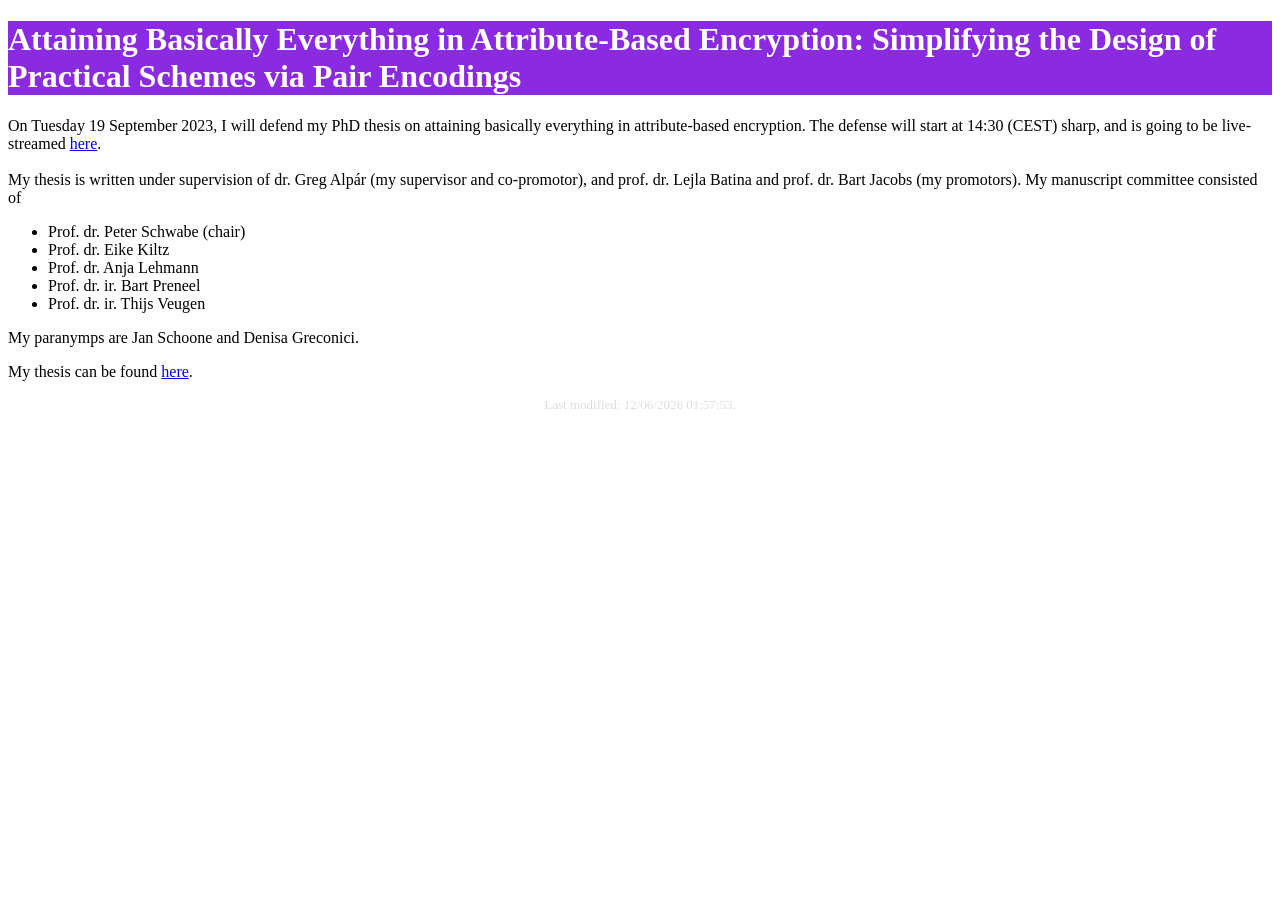
==== thesis.html @ b4450c64 "update" ====
<!DOCTYPE html PUBLIC "-//W3C//DTD XHTML 1.0 Transitional//EN" "http://www.w3.org/TR/xhtml1/DTD/xhtml1-transitional.dtd">
<html xmlns="http://www.w3.org/1999/xhtml">
  <head>
    <meta http-equiv="content-type" content="application/xhtml+xml; charset=utf-8" />
    <title>Marloes Venema's webpage</title>
    <style type="text/css">
<!--
.stijl2 {font-family: "Trebuchet MS"}
-->
</style> </head>
  <body>
    <div style="background-color: #8a2be2 ;">
      <h1 class="stijl2"><span style="color: white;">Attaining Basically
          Everything in Attribute-Based Encryption: Simplifying the Design of
          Practical Schemes via Pair Encodings<br />
        </span></h1>
    </div>
    <p class="stijl2"> On Tuesday 19 September 2023, I will defend my PhD thesis
      on attaining basically everything in attribute-based encryption. The
      defense will start at 14:30 (CEST) sharp, and is going to be live-streamed
      <a href="https://www.ru.nl/over-ons/diensten-faciliteiten/vm/livestream-academiezaal/">here</a>.
      <br />
      <br />
      My thesis is written under supervision of dr. Greg Alpár (my supervisor
      and co-promotor), and prof. dr. Lejla Batina and prof. dr. Bart Jacobs (my
      promotors). My manuscript committee consisted of <span style="font-family: serif;"><br />
      </span></p>
    <ul>
      <li><span style="font-family: &quot;Trebuchet MS&quot;;">Prof. dr. Peter
          Schwabe (chair)</span></li>
      <li><span style=" font-family: &quot;Trebuchet MS&quot;;">Prof. dr. Eike
          Kiltz</span></li>
      <li><span style="  font-family: &quot;Trebuchet MS&quot;;">Prof. dr. Anja
          Lehmann</span></li>
      <li><span style="   font-family: &quot;Trebuchet MS&quot;;">Prof. dr. ir.
          Bart Preneel</span></li>
      <li><span style="    font-family: &quot;Trebuchet MS&quot;;">Prof. dr. ir.
          Thijs Veugen</span></li>
    </ul>
    <p class="stijl2">My paranymps are Jan Schoone and Denisa Greconici.</p>
    <ul>
    </ul>
    <p class="stijl2">My thesis can be found <a href="file:///C:/Users/Marloes/Documents/Documents/GitHub/mtcvenema.github.io/Thesis_Marloes_Venema_v1.pdf"
        target="_blank">here</a><span style="font-family: serif;">.</span></p>
    <p class="stijl2" style="text-align: center; font-size:13px; color:Gainsboro">
      Last modified: <span id="demo"></span>. </p>
    <script>
			document.getElementById("demo").innerHTML = document.lastModified;
		</script>
  </body>
</html>
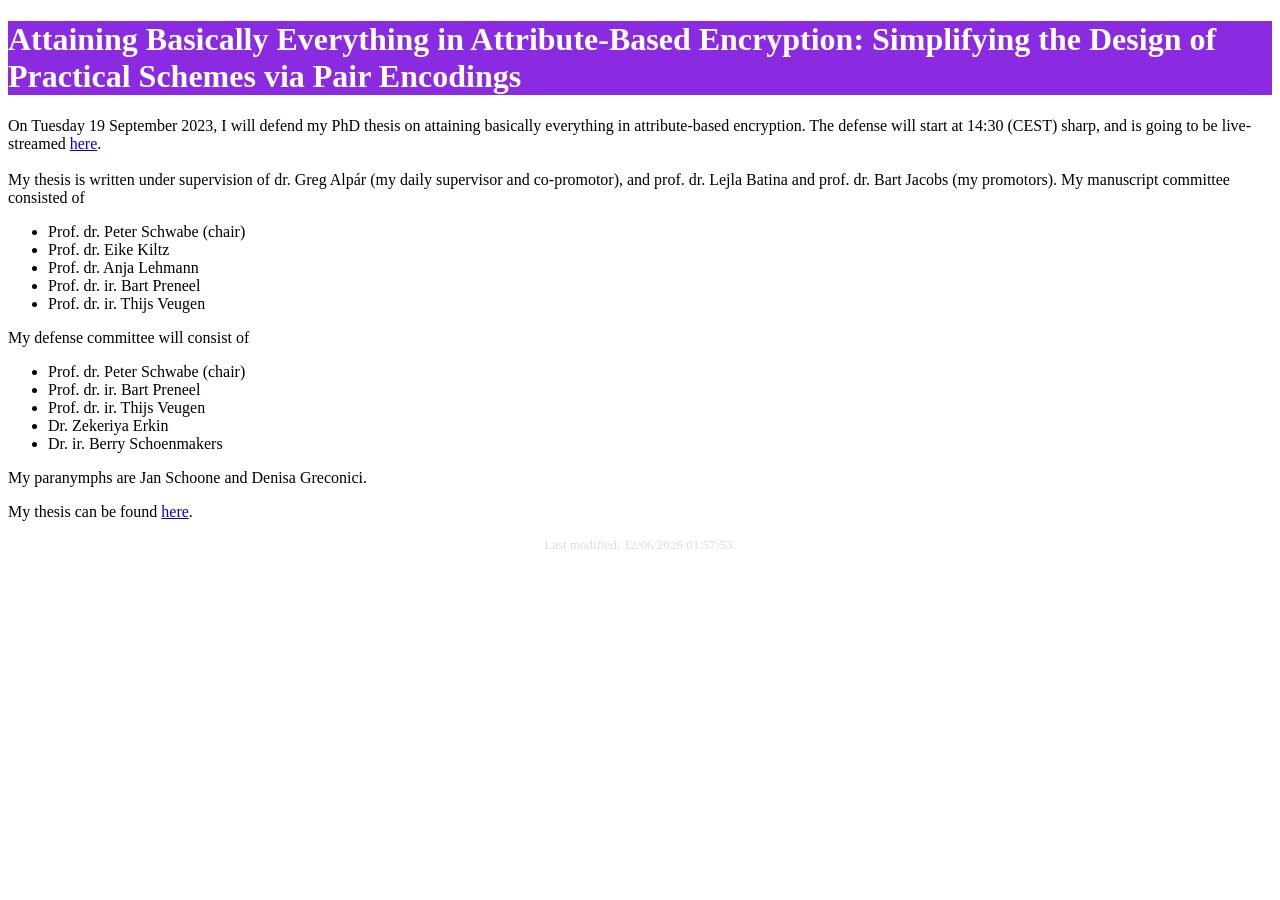
==== commit 2f3d58f8: "update" ====
--- a/thesis.html
+++ b/thesis.html
@@ -21,9 +21,9 @@
       <a href="https://www.ru.nl/over-ons/diensten-faciliteiten/vm/livestream-academiezaal/">here</a>.
       <br />
       <br />
-      My thesis is written under supervision of dr. Greg Alpár (my supervisor
-      and co-promotor), and prof. dr. Lejla Batina and prof. dr. Bart Jacobs (my
-      promotors). My manuscript committee consisted of <span style="font-family: serif;"><br />
+      My thesis is written under supervision of dr. Greg Alpár (my daily
+      supervisor and co-promotor), and prof. dr. Lejla Batina and prof. dr. Bart
+      Jacobs (my promotors). My manuscript committee consisted of <span style="font-family: serif;"><br />
       </span></p>
     <ul>
       <li><span style="font-family: &quot;Trebuchet MS&quot;;">Prof. dr. Peter
@@ -37,10 +37,26 @@
       <li><span style="    font-family: &quot;Trebuchet MS&quot;;">Prof. dr. ir.
           Thijs Veugen</span></li>
     </ul>
-    <p class="stijl2">My paranymps are Jan Schoone and Denisa Greconici.</p>
     <ul>
     </ul>
-    <p class="stijl2">My thesis can be found <a href="file:///C:/Users/Marloes/Documents/Documents/GitHub/mtcvenema.github.io/Thesis_Marloes_Venema_v1.pdf"+    <p class="stijl2">My defense committee will consist of</p>
+    <ul>
+      <li><span style="font-family: &quot;Trebuchet MS&quot;;">Prof. dr. Peter
+          Schwabe (chair)</span></li>
+      <li><span style="   font-family: &quot;Trebuchet MS&quot;;">Prof. dr. ir.
+          Bart Preneel</span></li>
+      <li><span style="    font-family: &quot;Trebuchet MS&quot;;">Prof. dr. ir.
+          Thijs Veugen</span></li>
+      <li><span style="     font-family: &quot;Trebuchet MS&quot;;">Dr. Zekeriya
+          Erkin</span></li>
+      <li><span style="    font-family: &quot;Trebuchet MS&quot;;">Dr. ir. Berry
+          Schoenmakers</span></li>
+    </ul>
+    <p class="stijl2"></p>
+    <p class="stijl2">My paranymphs are Jan Schoone and Denisa Greconici.</p>
+    <ul>
+    </ul>
+    <p class="stijl2">My thesis can be found <a href="Thesis_Marloes_Venema_v2.pdf" 
         target="_blank">here</a><span style="font-family: serif;">.</span></p>
     <p class="stijl2" style="text-align: center; font-size:13px; color:Gainsboro">
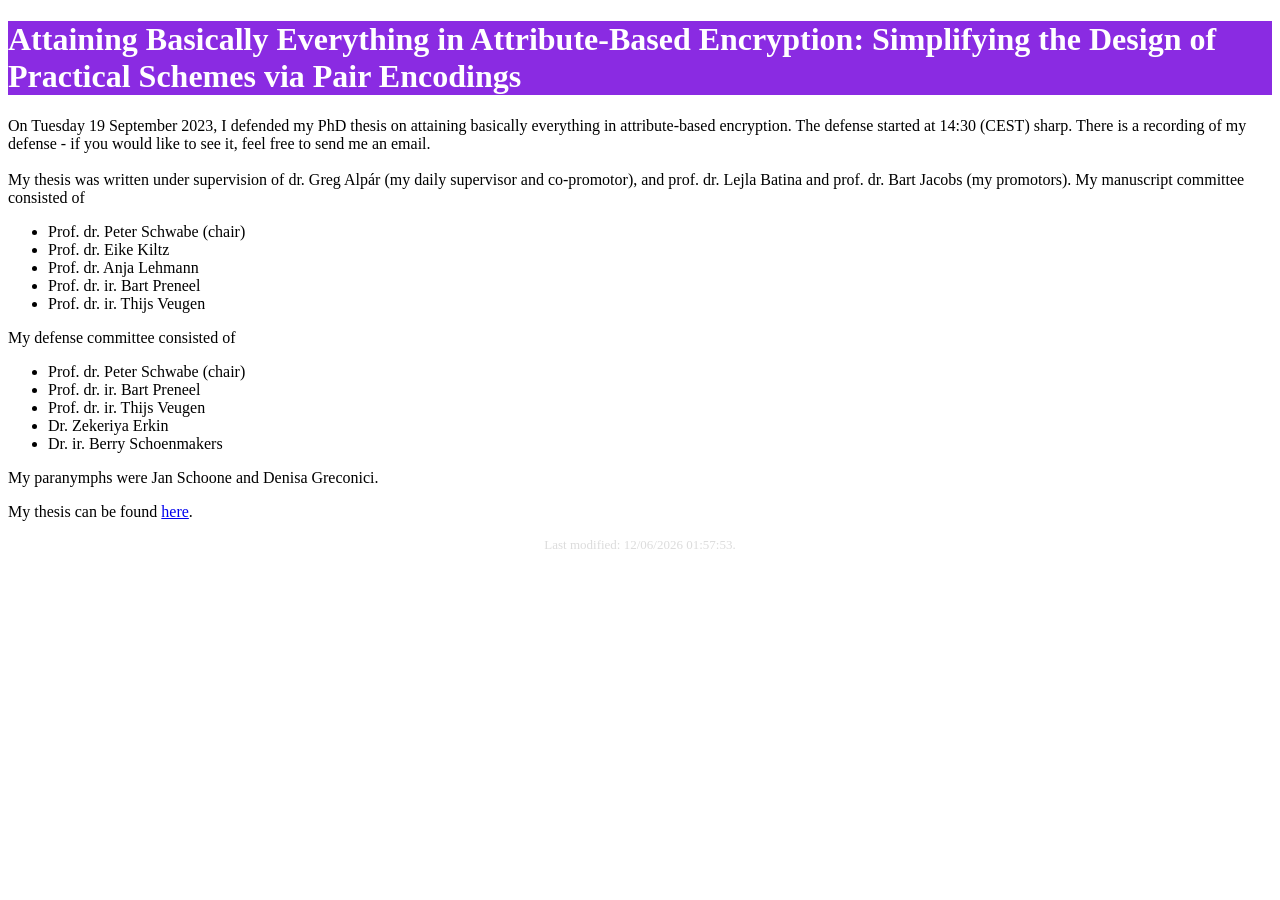
==== commit e2f926dd: "update" ====
--- a/thesis.html
+++ b/thesis.html
@@ -15,13 +15,12 @@
           Practical Schemes via Pair Encodings<br />
         </span></h1>
     </div>
-    <p class="stijl2"> On Tuesday 19 September 2023, I will defend my PhD thesis
-      on attaining basically everything in attribute-based encryption. The
-      defense will start at 14:30 (CEST) sharp, and is going to be live-streamed
-      <a href="https://www.ru.nl/over-ons/diensten-faciliteiten/vm/livestream-academiezaal/">here</a>.
+    <p class="stijl2"> On Tuesday 19 September 2023, I defended my PhD thesis on
+      attaining basically everything in attribute-based encryption. The defense
+      started at 14:30 (CEST) sharp. There is a recording of my defense - if you
+      would like to see it, feel free to send me an email.<br />
       <br />
-      <br />
-      My thesis is written under supervision of dr. Greg Alpár (my daily
+      My thesis was written under supervision of dr. Greg Alpár (my daily
       supervisor and co-promotor), and prof. dr. Lejla Batina and prof. dr. Bart
       Jacobs (my promotors). My manuscript committee consisted of <span style="font-family: serif;"><br />
       </span></p>
@@ -39,7 +38,7 @@
     </ul>
     <ul>
     </ul>
-    <p class="stijl2">My defense committee will consist of</p>
+    <p class="stijl2">My defense committee consisted of</p>
     <ul>
       <li><span style="font-family: &quot;Trebuchet MS&quot;;">Prof. dr. Peter
           Schwabe (chair)</span></li>
@@ -53,7 +52,7 @@
           Schoenmakers</span></li>
     </ul>
     <p class="stijl2"></p>
-    <p class="stijl2">My paranymphs are Jan Schoone and Denisa Greconici.</p>
+    <p class="stijl2">My paranymphs were Jan Schoone and Denisa Greconici.</p>
     <ul>
     </ul>
     <p class="stijl2">My thesis can be found <a href="Thesis_Marloes_Venema_v2.pdf"
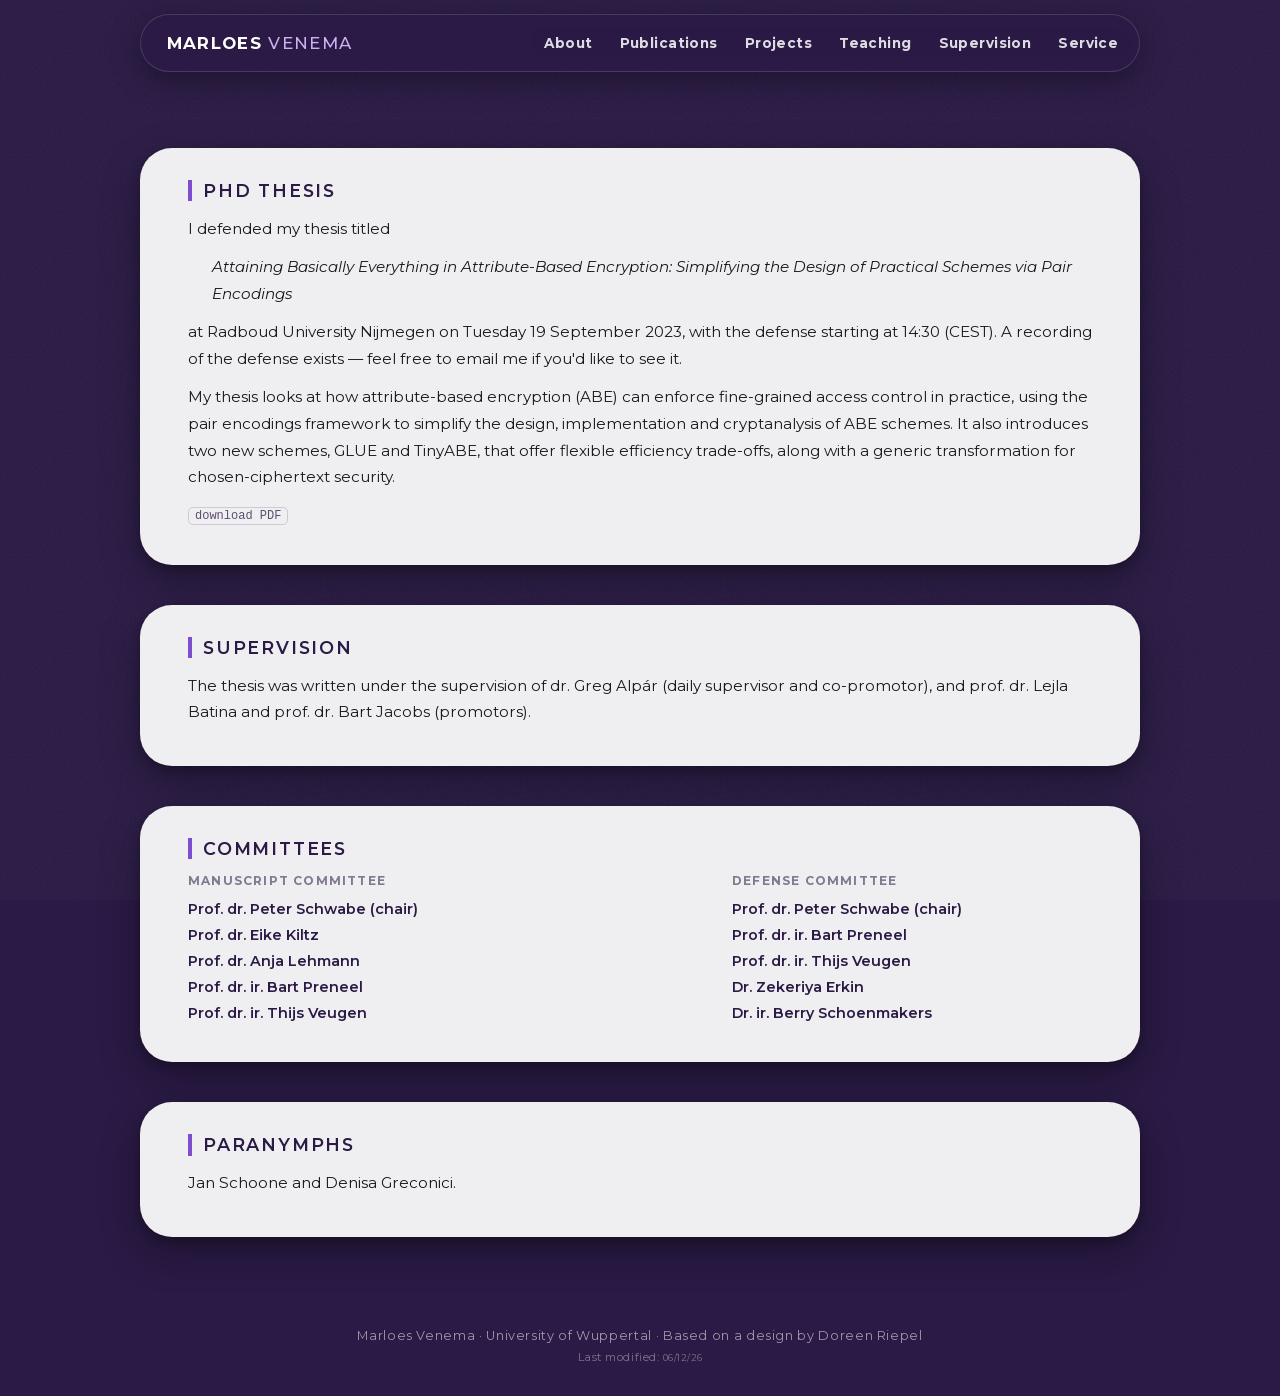
==== commit 1be040d9: "new website" ====
--- a/thesis.html
+++ b/thesis.html
@@ -1,67 +1,134 @@
-<!DOCTYPE html PUBLIC "-//W3C//DTD XHTML 1.0 Transitional//EN" "http://www.w3.org/TR/xhtml1/DTD/xhtml1-transitional.dtd">
-<html xmlns="http://www.w3.org/1999/xhtml">
-  <head>
-    <meta http-equiv="content-type" content="application/xhtml+xml; charset=utf-8" />
-    <title>Marloes Venema's webpage</title>
-    <style type="text/css">
-<!--
-.stijl2 {font-family: "Trebuchet MS"}
--->
-</style> </head>
-  <body>
-    <div style="background-color: #8a2be2 ;">
-      <h1 class="stijl2"><span style="color: white;">Attaining Basically
-          Everything in Attribute-Based Encryption: Simplifying the Design of
-          Practical Schemes via Pair Encodings<br />
-        </span></h1>
-    </div>
-    <p class="stijl2"> On Tuesday 19 September 2023, I defended my PhD thesis on
-      attaining basically everything in attribute-based encryption. The defense
-      started at 14:30 (CEST) sharp. There is a recording of my defense - if you
-      would like to see it, feel free to send me an email.<br />
-      <br />
-      My thesis was written under supervision of dr. Greg Alpár (my daily
-      supervisor and co-promotor), and prof. dr. Lejla Batina and prof. dr. Bart
-      Jacobs (my promotors). My manuscript committee consisted of <span style="font-family: serif;"><br />
-      </span></p>
-    <ul>
-      <li><span style="font-family: &quot;Trebuchet MS&quot;;">Prof. dr. Peter
-          Schwabe (chair)</span></li>
-      <li><span style=" font-family: &quot;Trebuchet MS&quot;;">Prof. dr. Eike
-          Kiltz</span></li>
-      <li><span style="  font-family: &quot;Trebuchet MS&quot;;">Prof. dr. Anja
-          Lehmann</span></li>
-      <li><span style="   font-family: &quot;Trebuchet MS&quot;;">Prof. dr. ir.
-          Bart Preneel</span></li>
-      <li><span style="    font-family: &quot;Trebuchet MS&quot;;">Prof. dr. ir.
-          Thijs Veugen</span></li>
-    </ul>
-    <ul>
-    </ul>
-    <p class="stijl2">My defense committee consisted of</p>
-    <ul>
-      <li><span style="font-family: &quot;Trebuchet MS&quot;;">Prof. dr. Peter
-          Schwabe (chair)</span></li>
-      <li><span style="   font-family: &quot;Trebuchet MS&quot;;">Prof. dr. ir.
-          Bart Preneel</span></li>
-      <li><span style="    font-family: &quot;Trebuchet MS&quot;;">Prof. dr. ir.
-          Thijs Veugen</span></li>
-      <li><span style="     font-family: &quot;Trebuchet MS&quot;;">Dr. Zekeriya
-          Erkin</span></li>
-      <li><span style="    font-family: &quot;Trebuchet MS&quot;;">Dr. ir. Berry
-          Schoenmakers</span></li>
-    </ul>
-    <p class="stijl2"></p>
-    <p class="stijl2">My paranymphs were Jan Schoone and Denisa Greconici.</p>
-    <ul>
-    </ul>
-    <p class="stijl2">My thesis can be found <a href="Thesis_Marloes_Venema_v2.pdf"-
-        target="_blank">here</a><span style="font-family: serif;">.</span></p>
-    <p class="stijl2" style="text-align: center; font-size:13px; color:Gainsboro">
-      Last modified: <span id="demo"></span>. </p>
-    <script>
-			document.getElementById("demo").innerHTML = document.lastModified;
-		</script>
-  </body>
-</html>
+<!doctype html>
+<html lang="en">
+<head>
+  <meta charset="utf-8">
+  <meta name="viewport" content="width=device-width, initial-scale=1, shrink-to-fit=no">
+  <title>PhD Thesis · Marloes Venema</title>
+  <link rel="stylesheet" href="fonts/fonts.css">
+  <link rel="stylesheet" href="fontawesome/css/all.min.css">
+  <link rel="stylesheet" href="academicons/css/academicons.min.css">
+  <link rel="stylesheet" href="custom.css">
+  <link rel="stylesheet" href="variants/v2-floating.css">
+</head>
+
+<body>
+
+  <!-- fixed header -->
+  <header class="site-header">
+    <nav class="navbar" role="navigation" aria-label="main navigation">
+      <a class="navbar-logo" href="index.html">Marloes <span>Venema</span></a>
+      <div class="navbar-links">
+        <a class="navbar-item" href="index.html#about">About</a>
+        <a class="navbar-item" href="index.html#publications">Publications</a>
+        <a class="navbar-item" href="index.html#projects">Projects</a>
+        <a class="navbar-item" href="index.html#teaching">Teaching</a>
+        <a class="navbar-item" href="index.html#supervision">Supervision</a>
+        <a class="navbar-item" href="index.html#service">Service</a>
+      </div>
+      <button class="navbar-hamburger" id="nav-toggle" aria-label="Open navigation">☰</button>
+    </nav>
+    <div class="nav-mobile-dropdown" id="nav-dropdown">
+      <a href="index.html#about">About</a>
+      <a href="index.html#publications">Publications</a>
+      <a href="index.html#projects">Projects</a>
+      <a href="index.html#teaching">Teaching</a>
+      <a href="index.html#supervision">Supervision</a>
+      <a href="index.html#service">Service</a>
+    </div>
+  </header>
+
+  <section class="section">
+  <div class="container">
+
+    <!-- thesis overview -->
+    <div class="card" id="thesis">
+      <p class="section-title">PhD Thesis</p>
+      <p class="about-text" style="margin-top:0.75rem;">
+        I defended my thesis titled
+      </p>      
+      <p class="about-text" style="margin-left: 1.5rem;">
+        <em>Attaining Basically Everything in Attribute-Based Encryption: Simplifying the Design of Practical Schemes via Pair Encodings</em>
+      </p>
+      <p class="about-text" style="margin-top:0.75rem;">
+        at Radboud University Nijmegen on Tuesday 19 September 2023, with the defense starting at 14:30 (CEST).
+        A recording of the defense exists — feel free to email me if you'd like to see it.
+      </p>
+      <p class="about-text" style="margin-top:0.75rem;">
+        My thesis looks at how attribute-based encryption (ABE) can enforce fine-grained access control in practice, using the pair
+        encodings framework to simplify the design, implementation and cryptanalysis of ABE schemes. It also introduces two new schemes, GLUE and
+        TinyABE, that offer flexible efficiency trade-offs, along with a generic transformation for chosen-ciphertext security.
+      </p>
+      <div class="pub-links" style="margin-top:1rem;">
+        <a class="pub-link" href="https://mtcvenema.nl/Thesis_Marloes_Venema_v2.pdf" target="_blank">download PDF</a>
+      </div>
+    </div>
+
+    <!-- supervision -->
+    <div class="card">
+      <p class="section-title">Supervision</p>
+      <p class="about-text">
+        The thesis was written under the supervision of dr. Greg Alpár (daily supervisor and co-promotor), and
+        prof. dr. Lejla Batina and prof. dr. Bart Jacobs (promotors).
+      </p>
+    </div>
+
+    <!-- committees -->
+    <div class="card">
+      <p class="section-title">Committees</p>
+      <div class="service-columns">
+        <div class="service-block">
+          <p class="service-label">Manuscript Committee</p>
+          <div class="service-list">
+            <div><div class="service-venue">Prof. dr. Peter Schwabe (chair)</div></div>
+            <div><div class="service-venue">Prof. dr. Eike Kiltz</div></div>
+            <div><div class="service-venue">Prof. dr. Anja Lehmann</div></div>
+            <div><div class="service-venue">Prof. dr. ir. Bart Preneel</div></div>
+            <div><div class="service-venue">Prof. dr. ir. Thijs Veugen</div></div>
+          </div>
+        </div>
+        <div class="service-block">
+          <p class="service-label">Defense Committee</p>
+          <div class="service-list">
+            <div><div class="service-venue">Prof. dr. Peter Schwabe (chair)</div></div>
+            <div><div class="service-venue">Prof. dr. ir. Bart Preneel</div></div>
+            <div><div class="service-venue">Prof. dr. ir. Thijs Veugen</div></div>
+            <div><div class="service-venue">Dr. Zekeriya Erkin</div></div>
+            <div><div class="service-venue">Dr. ir. Berry Schoenmakers</div></div>
+          </div>
+        </div>
+      </div>
+    </div>
+
+    <!-- paranymphs -->
+    <div class="card">
+      <p class="section-title">Paranymphs</p>
+      <p class="about-text">Jan Schoone and Denisa Greconici.</p>
+    </div>
+
+  </div>
+  </section>
+
+  <footer class="site-footer">
+    <span>Marloes Venema · University of Wuppertal · Based on a design by <a href="https://provsec.org/doreen.html" target="_blank">Doreen Riepel</a></span>
+    <span class="last-modified">Last modified: <span id="last-modified"></span></span>
+  </footer>
+
+  <script>
+    'use strict';
+
+    // Last modified: the date the server reports for this page
+    (function () {
+      const d = new Date(document.lastModified);
+      const p = n => String(n).padStart(2, '0');
+      document.getElementById('last-modified').textContent =
+        p(d.getDate()) + '/' + p(d.getMonth() + 1) + '/' + String(d.getFullYear()).slice(-2);
+    })();
+
+    // Mobile nav (same behavior as the homepage)
+    const navToggle = document.getElementById('nav-toggle');
+    const navDropdown = document.getElementById('nav-dropdown');
+    navToggle.addEventListener('click', () => navDropdown.classList.toggle('open'));
+    navDropdown.querySelectorAll('a').forEach(a => a.addEventListener('click', () => navDropdown.classList.remove('open')));
+  </script>
+</body>
+</html>
--- a/fonts/fonts.css
+++ b/fonts/fonts.css
@@ -0,0 +1,59 @@
+/* Montserrat – self-hosted, latin-ext + latin subsets */
+
+/* normal, latin-ext */
+@font-face {
+  font-family: 'Montserrat';
+  font-style: normal;
+  font-weight: 400 700;
+  font-display: swap;
+  src: url('montserrat-normal-latin-ext.woff2') format('woff2');
+  unicode-range: U+0100-02BA, U+02BD-02C5, U+02C7-02CC, U+02CE-02D7, U+02DD-02FF,
+                 U+0304, U+0308, U+0329, U+1D00-1DBF, U+1E00-1E9F, U+1EF2-1EFF,
+                 U+2020, U+20A0-20AB, U+20AD-20C0, U+2113, U+2C60-2C7F, U+A720-A7FF;
+}
+
+/* normal, latin */
+@font-face {
+  font-family: 'Montserrat';
+  font-style: normal;
+  font-weight: 400 700;
+  font-display: swap;
+  src: url('montserrat-normal-latin.woff2') format('woff2');
+  unicode-range: U+0000-00FF, U+0131, U+0152-0153, U+02BB-02BC, U+02C6, U+02DA,
+                 U+02DC, U+0304, U+0308, U+0329, U+2000-206F, U+20AC, U+2122,
+                 U+2191, U+2193, U+2212, U+2215, U+FEFF, U+FFFD;
+}
+
+/* italic, latin-ext */
+@font-face {
+  font-family: 'Montserrat';
+  font-style: italic;
+  font-weight: 400 700;
+  font-display: swap;
+  src: url('montserrat-italic-latin-ext.woff2') format('woff2');
+  unicode-range: U+0100-02BA, U+02BD-02C5, U+02C7-02CC, U+02CE-02D7, U+02DD-02FF,
+                 U+0304, U+0308, U+0329, U+1D00-1DBF, U+1E00-1E9F, U+1EF2-1EFF,
+                 U+2020, U+20A0-20AB, U+20AD-20C0, U+2113, U+2C60-2C7F, U+A720-A7FF;
+}
+
+/* italic, latin */
+@font-face {
+  font-family: 'Montserrat';
+  font-style: italic;
+  font-weight: 400 700;
+  font-display: swap;
+  src: url('montserrat-italic-latin.woff2') format('woff2');
+  unicode-range: U+0000-00FF, U+0131, U+0152-0153, U+02BB-02BC, U+02C6, U+02DA,
+                 U+02DC, U+0304, U+0308, U+0329, U+2000-206F, U+20AC, U+2122,
+                 U+2191, U+2193, U+2212, U+2215, U+FEFF, U+FFFD;
+}
+
+/* Sora (headings) – self-hosted. Put the file fonts/sora-latin.woff2 next to this file
+   (variable font, weights 500-700). Until it exists, headings fall back to Montserrat. */
+@font-face {
+  font-family: 'Sora';
+  font-style: normal;
+  font-weight: 500 700;
+  font-display: swap;
+  src: url('sora-latin.woff2') format('woff2');
+}
--- a/academicons/css/academicons.min.css
+++ b/academicons/css/academicons.min.css
@@ -0,0 +1 @@
+@font-face{font-family:Academicons;font-style:normal;font-weight:400;font-display:block;src:url(../fonts/academicons.eot);src:url(../fonts/academicons.eot) format('embedded-opentype'),url(../fonts/academicons.ttf) format('truetype'),url(../fonts/academicons.woff) format('woff'),url(../fonts/academicons.svg) format('svg')}.ai{font-family:Academicons;font-weight:400;-moz-osx-font-smoothing:grayscale;-webkit-font-smoothing:antialiased;display:inline-block;font-style:normal;font-variant:normal;text-rendering:auto;line-height:1}.ai-academia:before{content:"\e9af"}.ai-academia-square:before{content:"\e93d"}.ai-acclaim:before{content:"\e92e"}.ai-acclaim-square:before{content:"\e93a"}.ai-acm:before{content:"\e93c"}.ai-acm-square:before{content:"\e95d"}.ai-acmdl:before{content:"\e96a"}.ai-acmdl-square:before{content:"\e9d3"}.ai-ads:before{content:"\e9cb"}.ai-ads-square:before{content:"\e94a"}.ai-africarxiv:before{content:"\e91b"}.ai-africarxiv-square:before{content:"\e90b"}.ai-arxiv:before{content:"\e974"}.ai-arxiv-square:before{content:"\e9a6"}.ai-biorxiv:before{content:"\e9a2"}.ai-biorxiv-square:before{content:"\e98b"}.ai-ceur:before{content:"\e96d"}.ai-ceur-square:before{content:"\e92f"}.ai-ciencia-vitae:before{content:"\e912"}.ai-ciencia-vitae-square:before{content:"\e913"}.ai-closed-access:before{content:"\e942"}.ai-closed-access-square:before{content:"\e943"}.ai-conversation:before{content:"\e94c"}.ai-conversation-square:before{content:"\e915"}.ai-coursera:before{content:"\e95f"}.ai-coursera-square:before{content:"\e97f"}.ai-crossref:before{content:"\e918"}.ai-crossref-square:before{content:"\e919"}.ai-cv:before{content:"\e9a5"}.ai-cv-square:before{content:"\e90a"}.ai-datacite:before{content:"\e91c"}.ai-datacite-square:before{content:"\e91d"}.ai-dataverse:before{content:"\e9f7"}.ai-dataverse-square:before{content:"\e9e4"}.ai-dblp:before{content:"\e94f"}.ai-dblp-square:before{content:"\e93f"}.ai-depsy:before{content:"\e97a"}.ai-depsy-square:before{content:"\e94b"}.ai-doi:before{content:"\e97e"}.ai-doi-square:before{content:"\e98f"}.ai-dryad:before{content:"\e97c"}.ai-dryad-square:before{content:"\e98c"}.ai-elsevier:before{content:"\e961"}.ai-elsevier-square:before{content:"\e910"}.ai-figshare:before{content:"\e981"}.ai-figshare-square:before{content:"\e9e7"}.ai-google-scholar:before{content:"\e9d4"}.ai-google-scholar-square:before{content:"\e9f9"}.ai-hal:before{content:"\e92c"}.ai-hal-square:before{content:"\e92d"}.ai-hypothesis:before{content:"\e95a"}.ai-hypothesis-square:before{content:"\e95b"}.ai-ideas-repec:before{content:"\e9ed"}.ai-ideas-repec-square:before{content:"\e9f8"}.ai-ieee:before{content:"\e929"}.ai-ieee-square:before{content:"\e9b9"}.ai-impactstory:before{content:"\e9cf"}.ai-impactstory-square:before{content:"\e9aa"}.ai-inaturalist:before{content:"\e900"}.ai-inaturalist-square:before{content:"\e901"}.ai-inpn:before{content:"\e902"}.ai-inpn-square:before{content:"\e903"}.ai-inspire:before{content:"\e9e9"}.ai-inspire-square:before{content:"\e9fe"}.ai-isidore:before{content:"\e936"}.ai-isidore-square:before{content:"\e954"}.ai-jstor:before{content:"\e938"}.ai-jstor-square:before{content:"\e944"}.ai-lattes:before{content:"\e9b3"}.ai-lattes-square:before{content:"\e99c"}.ai-mathoverflow:before{content:"\e9f6"}.ai-mathoverflow-square:before{content:"\e97b"}.ai-mendeley:before{content:"\e9f0"}.ai-mendeley-square:before{content:"\e9f3"}.ai-moodle:before{content:"\e907"}.ai-moodle-square:before{content:"\e908"}.ai-nakala:before{content:"\e940"}.ai-nakala-square:before{content:"\e941"}.ai-obp:before{content:"\e92a"}.ai-obp-square:before{content:"\e92b"}.ai-open-access:before{content:"\e939"}.ai-open-access-square:before{content:"\e9f4"}.ai-open-data:before{content:"\e966"}.ai-open-data-square:before{content:"\e967"}.ai-open-materials:before{content:"\e968"}.ai-open-materials-square:before{content:"\e969"}.ai-openedition:before{content:"\e946"}.ai-openedition-square:before{content:"\e947"}.ai-orcid:before{content:"\e9d9"}.ai-orcid-square:before{content:"\e9c3"}.ai-osf:before{content:"\e9ef"}.ai-osf-square:before{content:"\e931"}.ai-overleaf:before{content:"\e914"}.ai-overleaf-square:before{content:"\e98d"}.ai-philpapers:before{content:"\e98a"}.ai-philpapers-square:before{content:"\e96f"}.ai-piazza:before{content:"\e99a"}.ai-piazza-square:before{content:"\e90c"}.ai-preregistered:before{content:"\e906"}.ai-preregistered-square:before{content:"\e96b"}.ai-protocols:before{content:"\e952"}.ai-protocols-square:before{content:"\e953"}.ai-psyarxiv:before{content:"\e90e"}.ai-psyarxiv-square:before{content:"\e90f"}.ai-publons:before{content:"\e937"}.ai-publons-square:before{content:"\e94e"}.ai-pubmed:before{content:"\e99f"}.ai-pubmed-square:before{content:"\e97d"}.ai-pubpeer:before{content:"\e922"}.ai-pubpeer-square:before{content:"\e923"}.ai-researcherid:before{content:"\e91a"}.ai-researcherid-square:before{content:"\e95c"}.ai-researchgate:before{content:"\e95e"}.ai-researchgate-square:before{content:"\e99e"}.ai-ror:before{content:"\e948"}.ai-ror-square:before{content:"\e949"}.ai-sci-hub:before{content:"\e959"}.ai-sci-hub-square:before{content:"\e905"}.ai-scirate:before{content:"\e98e"}.ai-scirate-square:before{content:"\e99d"}.ai-scopus:before{content:"\e91e"}.ai-scopus-square:before{content:"\e91f"}.ai-semantic-scholar:before{content:"\e96e"}.ai-semantic-scholar-square:before{content:"\e96c"}.ai-springer:before{content:"\e928"}.ai-springer-square:before{content:"\e99b"}.ai-ssrn:before{content:"\e916"}.ai-ssrn-square:before{content:"\e917"}.ai-stackoverflow:before{content:"\e920"}.ai-stackoverflow-square:before{content:"\e921"}.ai-zenodo:before{content:"\e911"}.ai-zotero:before{content:"\e962"}.ai-zotero-square:before{content:"\e932"}.ai-lg{font-size:1.33333em;line-height:.75em;vertical-align:-.0667em}.ai-xs{font-size:.75em}.ai-sm{font-size:.875em}.ai-1x{font-size:1em}.ai-2x{font-size:2em}.ai-3x{font-size:3em}.ai-4x{font-size:4em}.ai-5x{font-size:5em}.ai-6x{font-size:6em}.ai-7x{font-size:7em}.ai-8x{font-size:8em}.ai-9x{font-size:9em}.ai-10x{font-size:10em}.ai-fw{text-align:center;width:1.25em}.ai-ul{list-style-type:none;margin-left:2.5em;padding-left:0}.ai-ul>li{position:relative}.ai-li{left:-2em;position:absolute;text-align:center;width:2em;line-height:inherit}.ai-border{border:solid .08em #eee;border-radius:.1em;padding:.2em .25em .15em}.ai-pull-left{float:left}.ai-pull-right{float:right}.ai.ai-pull-left{margin-right:.3em}.ai.ai-pull-right{margin-right:.3em}.ai-stack{display:inline-block;height:2em;line-height:2em;position:relative;vertical-align:middle;width:2.5em}.ai-stack-1x,.ai-stack-2x{left:0;position:absolute;text-align:center;width:100%}.ai-stack-1x{line-height:inherit}.ai-stack-2x{font-size:2em}.ai-inverse{color:#fff}
--- a/custom.css
+++ b/custom.css
@@ -0,0 +1,224 @@
+:root {
+  --bg: #2a1a45;          /* page background (dark purple) */
+  --ink: #2a1a45;         /* headings, titles */
+  --accent: #7c4dcc;      /* links, underline accent */
+  --muted: #5a4d6e;       /* secondary text */
+  --line: #b9aecd;        /* borders */
+
+  /* card background — was #e0dae9 (fairly pink). Pick one: */
+  /*--card: #ecebf2;  */      /* option A: near-neutral, barely-there lavender (active) */
+  /* --card: #e4e1ec; */  /* option B: soft lavender-grey, a bit more tint */
+  --card: #efeef0;   /* option C: warm-neutral, purple tint almost gone */
+
+  /* heading/display font — was Montserrat throughout. Pick one: */
+  /*--heading-font: 'Space Grotesk', 'Montserrat', sans-serif; */ /* option 1: geometric, techy */
+  /* --heading-font: 'Fraunces', 'Montserrat', serif; */       /* option 2: elegant serif contrast */
+  --heading-font: 'Sora', 'Montserrat', sans-serif;     /* option 3: clean, close to Montserrat but more distinct caps (active) */
+}
+
+* { box-sizing: border-box; }
+html { background: var(--bg); min-height: 100vh; }
+body { margin: 0; min-height: 100vh; background: transparent; padding-top: 5rem; }
+body::before {
+  content: ''; position: fixed; inset: 0;
+  background-image: url("data:image/svg+xml,<svg xmlns='http://www.w3.org/2000/svg' width='200' height='200'><filter id='n'><feTurbulence type='fractalNoise' baseFrequency='0.65' numOctaves='4' stitchTiles='stitch'/></filter><rect width='200' height='200' filter='url(%23n)'/></svg>");
+  background-size: 200px 200px; opacity: 0.06; pointer-events: none; z-index: -1;
+}
+
+/* subtle tiled text inscription on the dark background — swap the text in the SVG below.
+   Some phrases worth trying (pick one, or rotate a couple):
+   - "ATTRIBUTE-BASED ENCRYPTION"
+   - "ACCESS CONTROL"
+   - "MAPS-ABE"  (her Emmy Noether project acronym)
+   - a pairing-style formula, e.g. "e(g,g)^ab"
+   - her thesis title fragment: "ATTAINING BASICALLY EVERYTHING"       */
+/*
+body::after {
+  content: ''; position: fixed; inset: 0;
+  background-image: url("data:image/svg+xml,<svg xmlns='http://www.w3.org/2000/svg' width='520' height='160'><text x='0' y='90' font-family='monospace' font-size='28' letter-spacing='6' fill='white'>ATTRIBUTE-BASED ENCRYPTION</text></svg>");
+  background-repeat: repeat; background-size: 520px 160px;
+  opacity: 0.035; pointer-events: none; z-index: -1; transform: rotate(-8deg) scale(1.4);
+  transform-origin: center;
+}
+*/
+p, ul { margin: 0; }
+
+body, p, a, li, span, td {
+  font-family: 'Montserrat', sans-serif;
+  color: #1a1a1a;
+}
+
+.section { padding: 0.75rem 1.5rem 1rem; }
+.container { max-width: 1000px; margin: 0 auto; }
+
+.site-header {
+  position: fixed; top: 0; left: 0; right: 0; z-index: 1000;
+  background: rgba(42, 26, 69, 0.92);
+  backdrop-filter: blur(12px); -webkit-backdrop-filter: blur(12px);
+  padding: 0.6rem 1rem;
+}
+.navbar {
+  max-width: 1000px; margin: 0 auto; min-height: 3.25rem;
+  display: flex; justify-content: space-between; align-items: center;
+}
+.navbar-logo {
+  padding: 0 0 0 1rem; text-decoration: none;
+  color: white; font-weight: 700; font-size: 1.05em; letter-spacing: 0.08em; text-transform: uppercase;
+  font-family: var(--heading-font);
+}
+.navbar-logo span { color: #c9b3f2; font-weight: 500; }
+.navbar-links {
+  background-color: rgba(255,255,255,0.1); backdrop-filter: blur(16px);
+  -webkit-backdrop-filter: blur(16px);
+  border: 1px solid rgba(255,255,255,0.18); border-radius: 2rem;
+  padding: 0.5rem 0.9rem; box-shadow: 0 2px 12px rgba(0,0,0,0.2);
+  display: flex; align-items: center; gap: 0.1rem;
+}
+.navbar-item {
+  color: rgba(255,255,255,0.85); font-size: 0.85em; font-weight: bold;
+  letter-spacing: 0.03em; border-radius: 0.5rem; transition: background 0.15s;
+  padding: 0.2rem 0.65rem; text-decoration: none;
+}
+.navbar-item:hover { background-color: rgba(255,255,255,0.12) !important; color: white; }
+.navbar-item.active { background-color: rgba(255,255,255,0.12); color: white; }
+
+.card {
+  background-color: var(--card);
+  box-shadow: 0 4px 12px rgba(0,0,0,0.25), 0 16px 40px rgba(0,0,0,0.3);
+  margin-top: 2.5rem; padding: 2rem 3rem 2.5rem; border-radius: 2rem;
+  scroll-margin-top: 5.5rem;
+}
+.card p a, .card li a { color: var(--accent); text-decoration: none; font-weight: 500; }
+.card p a:hover, .card li a:hover { text-decoration: underline; }
+
+.section-title {
+  font-size: 1.1em; letter-spacing: 0.1em; text-transform: uppercase;
+  font-weight: 600; color: var(--ink); margin-bottom: 0.9rem;
+  font-family: var(--heading-font);
+}
+.section-title::after {
+  content: ''; display: block; width: 2.5rem; height: 3px;
+  background: var(--accent); border-radius: 2px; margin-top: 0.4rem;
+}
+
+.about-text { font-size: 0.95em; line-height: 1.75; }
+.about-text + .about-text { margin-top: 0.75rem; }
+.about-photo {
+  width: 130px; height: 130px; border-radius: 50%; object-fit: cover; object-position: top;
+  border: 2px solid var(--line);
+}
+.icon-link { color: var(--muted); font-size: 1.35em; transition: color 0.15s; text-decoration: none; }
+.icon-link:hover { color: var(--ink); }
+
+/* service / teaching columns */
+.service-block { margin-bottom: 1.75rem; }
+.service-block:last-child { margin-bottom: 0; }
+.service-columns .service-block { margin-bottom: 0; }
+.service-label {
+  font-size: 0.75em; font-weight: 700; letter-spacing: 0.1em;
+  text-transform: uppercase; color: var(--ink); opacity: 0.55; margin-bottom: 0.75rem;
+}
+.service-columns {
+  display: grid; grid-template-columns: 1.4fr 1fr; gap: 0 2.5rem; align-items: start;
+}
+.service-list { display: flex; flex-direction: column; gap: 0.5rem; }
+.service-venue { font-weight: 600; color: var(--ink); font-size: 0.9em; }
+.service-venue a { color: var(--ink); text-decoration: none; }
+.service-venue a:hover { color: var(--accent); }
+.service-years { font-size: 0.78em; color: var(--muted); margin-top: 0.1rem; }
+
+/* collapsible groups */
+.pub-year { margin-bottom: 0.5rem; }
+.pub-year summary {
+  font-family: var(--heading-font); font-weight: 600; font-variant: all-small-caps;
+  font-size: 1.15em; color: var(--ink); opacity: 0.8; cursor: pointer; list-style: none;
+  padding: 0.4rem 0; border-bottom: 1px solid var(--line);
+  display: flex; justify-content: space-between; align-items: center; user-select: none;
+}
+.pub-year summary::-webkit-details-marker { display: none; }
+.pub-year summary::after { content: "▸"; font-size: 0.8em; opacity: 0.5; transition: transform 0.15s ease; }
+.pub-year[open] summary::after { transform: rotate(90deg); }
+.pub-year[open] summary { opacity: 1; }
+.pub-year .pub-year-content { padding-top: 0.75rem; }
+.body-text { font-size: 0.9em; line-height: 1.7; color: #333; }
+
+/* publications */
+.pub {
+  background: rgba(124,77,204,0.05); border-radius: 0.5rem; padding: 0.6rem 0.85rem;
+  margin-bottom: 1mm;
+}
+.pub:last-child { margin-bottom: 0; }
+.pub-title {
+  font-weight: bold; color: var(--ink); text-decoration: none; font-size: 0.95em; line-height: 1.4;
+}
+a.pub-title:hover { opacity: 0.75; }
+.pub-authors { font-size: 0.85em; color: var(--muted); margin: 0.25rem 0; }
+.team-author { color: var(--ink); font-weight: 600; }
+.pub-venue { font-size: 0.85em; color: var(--ink); opacity: 0.8; font-style: italic; }
+.pub-supervisor { font-size: 0.8em; color: var(--muted); margin-top: 0.15rem; }
+.pub-links { margin-top: 0.35rem; display: flex; flex-wrap: wrap; gap: 0.4rem; align-items: center; }
+.pub-link {
+  font-family: 'SF Mono', 'Fira Code', Consolas, monospace; font-size: 0.75em;
+  color: var(--ink); opacity: 0.75; text-decoration: none;
+  border: 1px solid rgba(42,26,69,0.22); border-radius: 0.3rem; padding: 0.1em 0.5em;
+  transition: opacity 0.15s, background-color 0.15s, border-color 0.15s;
+}
+.pub-link:hover { opacity: 1; background-color: rgba(124,77,204,0.08); border-color: rgba(124,77,204,0.45); }
+
+/* list entries (teaching, supervision) */
+.talk {
+  background: rgba(124,77,204,0.05); border-radius: 0.5rem; padding: 0.6rem 0.85rem;
+  margin-bottom: 1mm;
+}
+.talk:last-child { margin-bottom: 0; }
+.talk-title { font-weight: 600; font-size: 0.95em; color: var(--ink); }
+.talk-title a { color: var(--ink); text-decoration: none; }
+.talk-title a:hover { color: var(--accent); }
+.talk-meta { font-size: 0.85em; color: var(--muted); margin-top: 0.15rem; }
+
+.navbar-hamburger {
+  display: none; background: rgba(255,255,255,0.1);
+  border: 1px solid rgba(255,255,255,0.18); border-radius: 0.5rem;
+  color: rgba(255,255,255,0.85); font-size: 1.1em; padding: 0.3rem 0.65rem;
+  cursor: pointer; line-height: 1;
+}
+.nav-mobile-dropdown {
+  position: absolute; top: 100%; left: 0; right: 0;
+  background: rgba(34, 20, 58, 0.97);
+  backdrop-filter: blur(16px); -webkit-backdrop-filter: blur(16px);
+  border-top: 1px solid rgba(255,255,255,0.08);
+  max-height: 0; overflow: hidden; transition: max-height 0.25s ease;
+}
+.nav-mobile-dropdown.open { max-height: 25rem; }
+.nav-mobile-dropdown a {
+  display: block; color: rgba(255,255,255,0.85); font-size: 0.9em; font-weight: bold;
+  letter-spacing: 0.03em; padding: 0.85rem 1.5rem; text-decoration: none;
+  border-bottom: 1px solid rgba(255,255,255,0.07);
+}
+.nav-mobile-dropdown a:last-child { border-bottom: none; }
+
+.site-footer { background: var(--bg); padding: 2rem 1rem; margin-top: 2.5rem; text-align: center; }
+.site-footer span { color: rgba(255,255,255,0.55); font-size: 0.8em; letter-spacing: 0.05em; }
+.site-footer span a { color: inherit; font-size: 1em; text-decoration: none; }
+.site-footer span a:hover { color: rgba(255,255,255,0.85); text-decoration: underline; }
+.site-footer .last-modified { display: block; margin-top: 0.4rem; font-size: 0.7em; opacity: 0.7; }
+
+/* about layout */
+.about-hero { display: flex; gap: 2rem; align-items: flex-start; }
+.about-side { display: flex; flex-direction: column; align-items: center; gap: 0.75rem; flex-shrink: 0; }
+.about-icons { display: grid; grid-template-columns: repeat(3, 2rem); gap: 0.35rem 0.6rem; justify-content: center; }
+.about-icons .icon-link { display: flex; align-items: center; justify-content: center; height: 2rem; line-height: 1; }
+.about-icons .ai-google-scholar { font-size: 1.2em; }  /* glyph is drawn smaller than the others */
+.about-body { flex: 1; min-width: 200px; }
+
+@media (max-width: 768px) {
+  .section { padding: 0.75rem 1rem 1rem; }
+  .card { padding: 1.75rem 1.5rem 2rem; border-radius: 1.5rem; }
+  .navbar-links { display: none; }
+  .navbar-logo { padding: 0; }
+  .navbar-hamburger { display: block; }
+  .service-columns { grid-template-columns: 1fr; row-gap: 1.5rem; }
+  .about-hero { flex-direction: column; align-items: center; }
+  .about-hero > div { width: 100%; }
+  .about-icons { grid-template-columns: repeat(6, 2rem); }
+}
--- a/variants/v2-floating.css
+++ b/variants/v2-floating.css
@@ -0,0 +1,17 @@
+/* V2 · Floating: the whole header is a detached rounded bar; section titles with a side bar */
+body { padding-top: 6rem; }
+.site-header {
+  top: 0.9rem; left: 50%; right: auto; transform: translateX(-50%);
+  width: min(1000px, calc(100% - 2rem)); padding: 0.35rem 0.5rem;
+  border-radius: 2rem; border: 1px solid rgba(255,255,255,0.14);
+  background: rgba(42, 26, 69, 0.8); box-shadow: 0 8px 30px rgba(0,0,0,0.35);
+}
+.navbar { min-height: 2.75rem; }
+.navbar-logo { padding-left: 1.1rem; }
+.navbar-links { background: none; border: 0; box-shadow: none; padding: 0; }
+.navbar-item { border-radius: 2rem; padding: 0.35rem 0.8rem; }
+.navbar-item.active { background: rgba(255,255,255,0.14); }
+.nav-mobile-dropdown { border-radius: 1rem; margin-top: 0.5rem; border: 1px solid rgba(255,255,255,0.12); }
+.section-title { border-left: 4px solid var(--accent); padding-left: 0.7rem; line-height: 1.2; }
+.section-title::after { display: none; }
+.nav-mobile-dropdown:not(.open) { border: 0; margin: 0; }
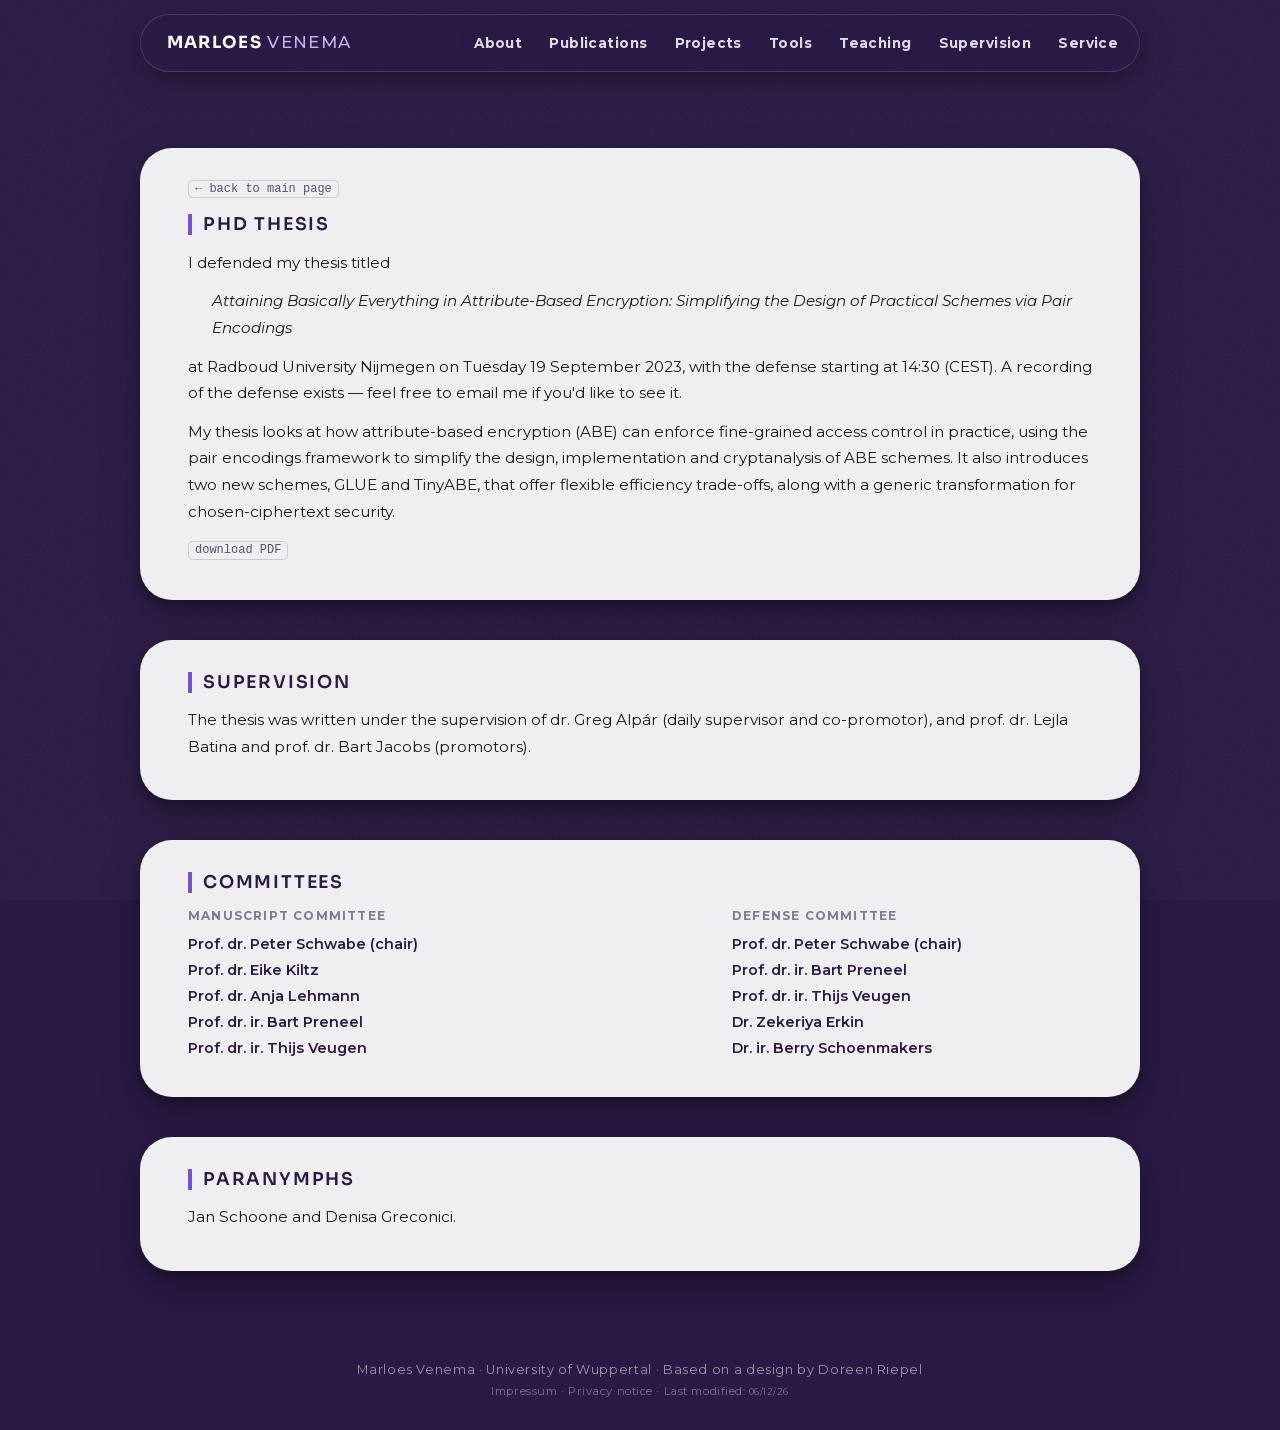
==== commit 220bc6e3: "update" ====
--- a/thesis.html
+++ b/thesis.html
@@ -13,29 +13,8 @@
 
 <body>
 
-  <!-- fixed header -->
-  <header class="site-header">
-    <nav class="navbar" role="navigation" aria-label="main navigation">
-      <a class="navbar-logo" href="index.html">Marloes <span>Venema</span></a>
-      <div class="navbar-links">
-        <a class="navbar-item" href="index.html#about">About</a>
-        <a class="navbar-item" href="index.html#publications">Publications</a>
-        <a class="navbar-item" href="index.html#projects">Projects</a>
-        <a class="navbar-item" href="index.html#teaching">Teaching</a>
-        <a class="navbar-item" href="index.html#supervision">Supervision</a>
-        <a class="navbar-item" href="index.html#service">Service</a>
-      </div>
-      <button class="navbar-hamburger" id="nav-toggle" aria-label="Open navigation">☰</button>
-    </nav>
-    <div class="nav-mobile-dropdown" id="nav-dropdown">
-      <a href="index.html#about">About</a>
-      <a href="index.html#publications">Publications</a>
-      <a href="index.html#projects">Projects</a>
-      <a href="index.html#teaching">Teaching</a>
-      <a href="index.html#supervision">Supervision</a>
-      <a href="index.html#service">Service</a>
-    </div>
-  </header>
+  <!-- header (menu): see site.js -->
+  <div id="site-header"></div>
 
   <section class="section">
   <div class="container">
@@ -108,27 +87,9 @@
   </div>
   </section>
 
-  <footer class="site-footer">
-    <span>Marloes Venema · University of Wuppertal · Based on a design by <a href="https://provsec.org/doreen.html" target="_blank">Doreen Riepel</a></span>
-    <span class="last-modified">Last modified: <span id="last-modified"></span></span>
-  </footer>
+  <!-- footer: see site.js -->
+  <div id="site-footer"></div>
+  <script src="site.js"></script>
 
-  <script>
-    'use strict';
-
-    // Last modified: the date the server reports for this page
-    (function () {
-      const d = new Date(document.lastModified);
-      const p = n => String(n).padStart(2, '0');
-      document.getElementById('last-modified').textContent =
-        p(d.getDate()) + '/' + p(d.getMonth() + 1) + '/' + String(d.getFullYear()).slice(-2);
-    })();
-
-    // Mobile nav (same behavior as the homepage)
-    const navToggle = document.getElementById('nav-toggle');
-    const navDropdown = document.getElementById('nav-dropdown');
-    navToggle.addEventListener('click', () => navDropdown.classList.toggle('open'));
-    navDropdown.querySelectorAll('a').forEach(a => a.addEventListener('click', () => navDropdown.classList.remove('open')));
-  </script>
 </body>
 </html>
--- a/fonts/fonts.css
+++ b/fonts/fonts.css
@@ -48,12 +48,11 @@
                  U+2191, U+2193, U+2212, U+2215, U+FEFF, U+FFFD;
 }
 
-/* Sora (headings) – self-hosted. Put the file fonts/sora-latin.woff2 next to this file
-   (variable font, weights 500-700). Until it exists, headings fall back to Montserrat. */
+/* Sora (headings) – self-hosted variable font (weights 100-800). */
 @font-face {
   font-family: 'Sora';
   font-style: normal;
-  font-weight: 500 700;
+  font-weight: 100 800;
   font-display: swap;
-  src: url('sora-latin.woff2') format('woff2');
+  src: url('Sora.ttf') format('truetype');
 }
--- a/custom.css
+++ b/custom.css
@@ -222,3 +222,6 @@
   .about-hero > div { width: 100%; }
   .about-icons { grid-template-columns: repeat(6, 2rem); }
 }
+
+/* Tools and Software: space between a group's intro text and its entries */
+#tools .body-text { margin-bottom: 3mm; }
